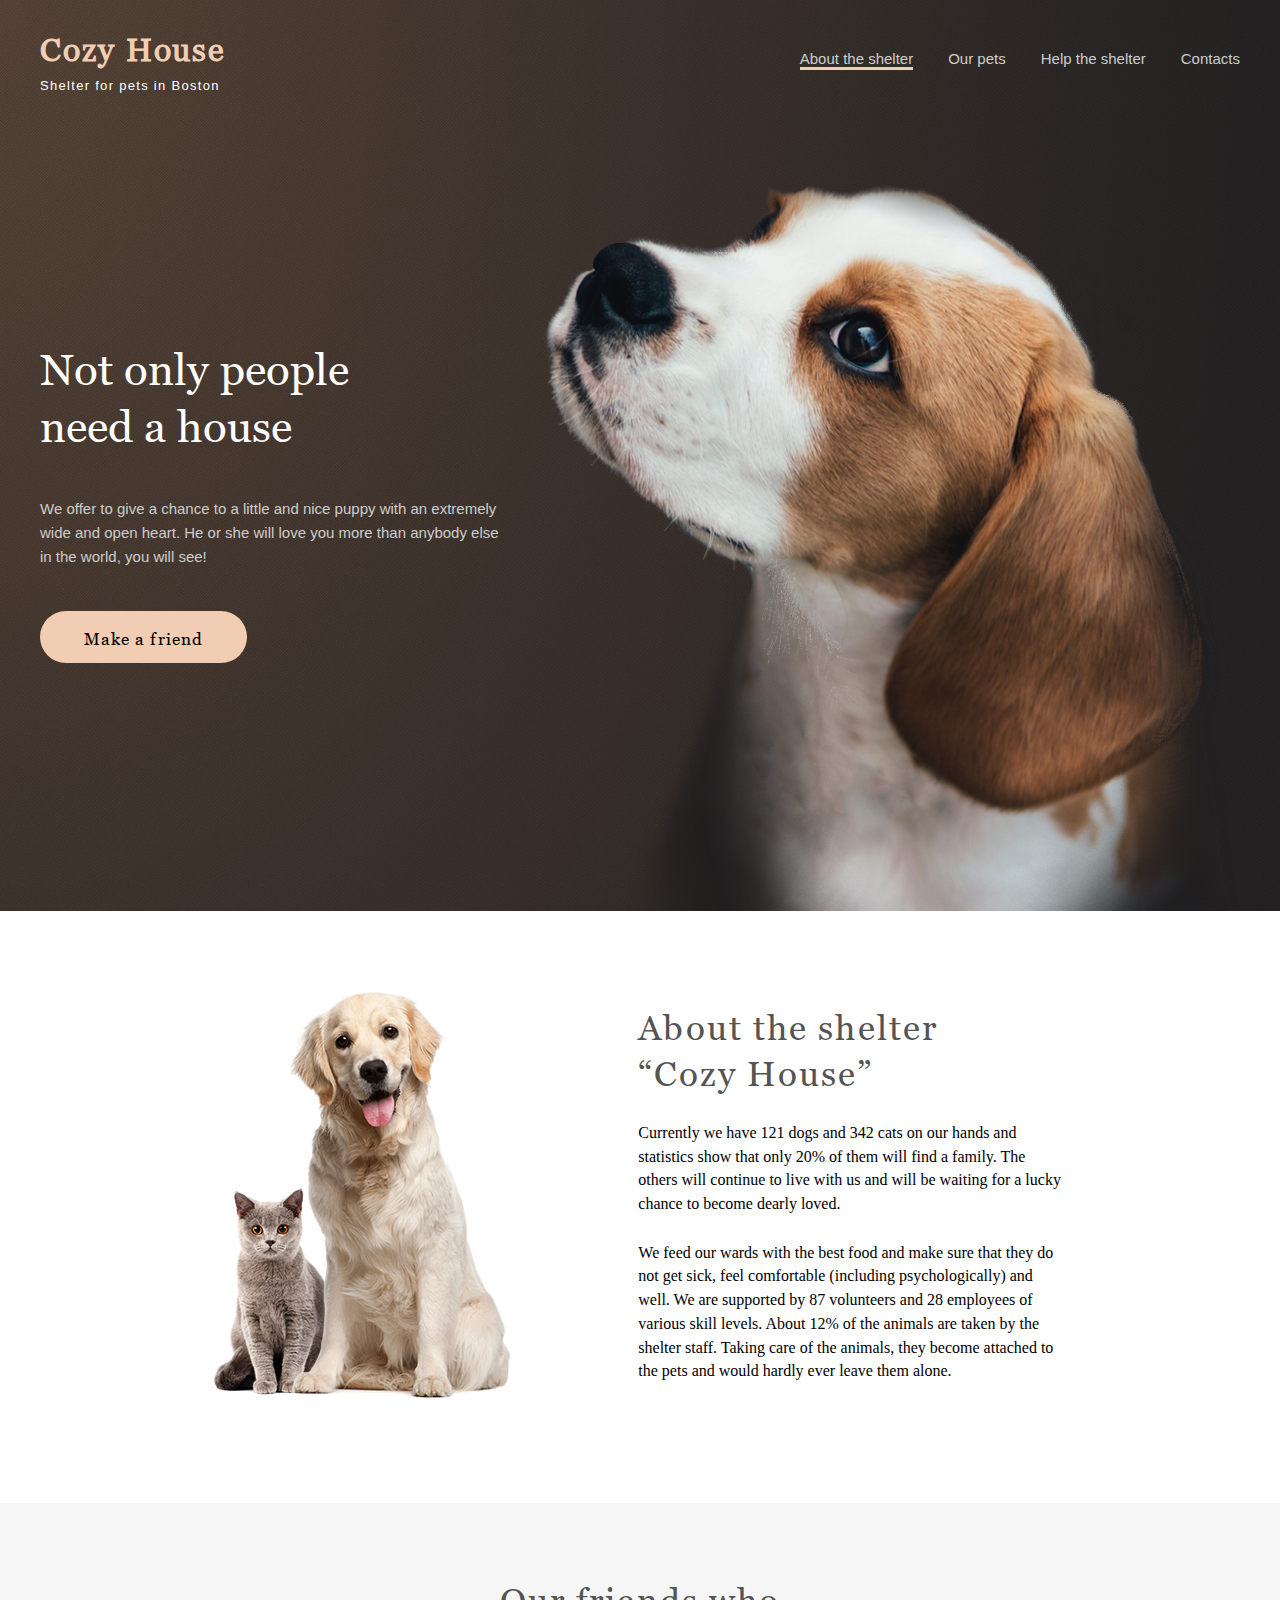
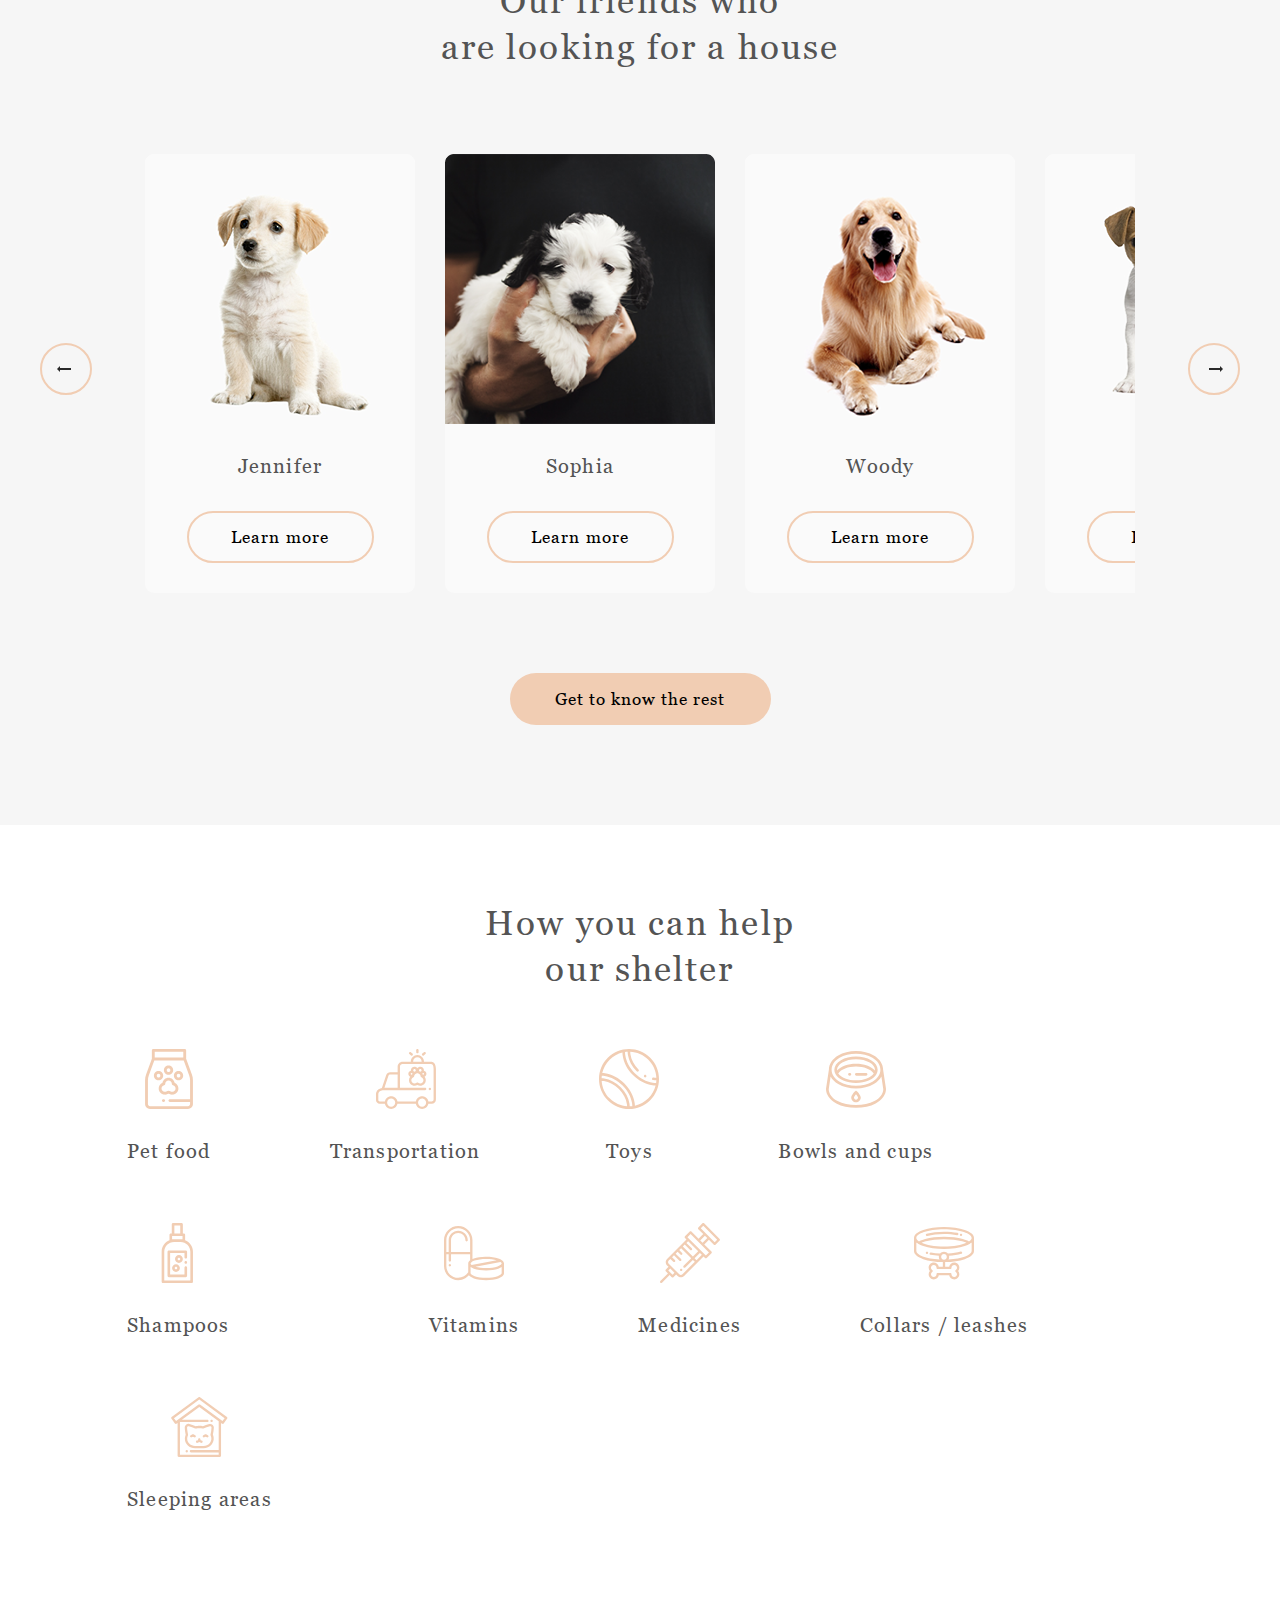
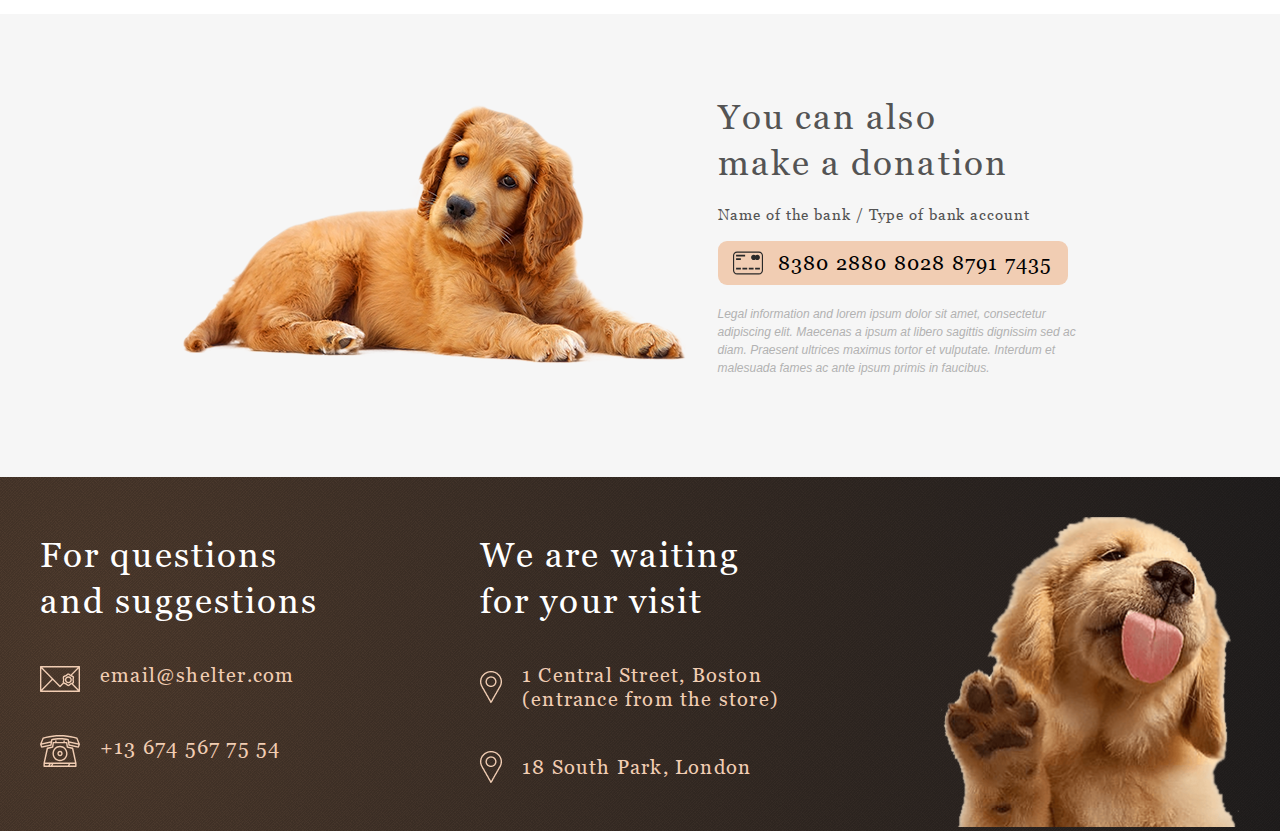
==== index.html @ 8709ad4c "init: start project" ====
<!DOCTYPE html>
<html lang="en">
<head>
    <meta charset="UTF-8">
    <meta http-equiv="X-UA-Compatible" content="IE=edge">
    <meta name="viewport" content="width=device-width, initial-scale=1.0">
    <link rel="icon" href="./icons8-кошачий-след-16.png" type="image/x-icon">
    <title>Shelter</title>
    <link rel="stylesheet" href="./css/style.css">
    <link rel="stylesheet" href="./css/media.css">
    
</head>
<body>
    <header class="header">
        <div class="container">
            <div class="header_wrapper">
                <div class="header_nav">
                    <div class="logo">
                        <h1><a href="#">Cozy House</a></h1>
                        <p>Shelter for pets in Boston</p>
                    </div>
                    <div class="burger_img">
                        <span></span><span></span><span></span>
                    </div>
                    <div class="nav_items">
                        <nav class="navigation">
                            <ul>
                                <li><a class="nav_link activ" href="#about">About the shelter</a></li>
                                <li><a class="nav_link" href="our_pets.html">Our pets</a></li>
                                <li><a class="nav_link" href="#help">Help the shelter</a></li>
                                <li><a class="nav_link" href="#contacts">Contacts</a></li>
                            </ul>
                        </nav>
                    </div>
                </div>
            </div>
        </div>
        <section>
            <div class="container">
                <div class="not_only">
                    <div class="descr">
                        <h2>Not only people need a house</h2>
                        <p>We offer to give a chance to a little and nice puppy with an extremely wide and open heart. He or she will love you more than anybody else in the world, you will see!</p>
                        <a class="button__hover button" href="#our_pets">Make a friend</a>
                    </div>
                    <div class="img_main">
                        <img src="img/main_img/start-screen-puppy.png" alt="puppy">
                    </div>
                </div>
            </div>
        </section>
    </header>
    <main>
        <section id="about" class="about">
            <div class="container">
                <div class="about_wrapper">
                    <div class="about_img">
                        <img src="img/main_img/about-pets.png" alt="img_pets">
                    </div>
                    <div class="about_descr">
                        <h3>About the shelter “Cozy House”</h3>
                        <p>Currently we have 121 dogs and 342 cats on our hands and statistics show that only 20% of them will find a family. The others will continue to live with us and will be waiting for a lucky chance to become dearly loved.</p>
                        <p>We feed our wards with the best food and make sure that they do not get sick, feel comfortable (including psychologically) and well. We are supported by 87 volunteers and 28 employees of various skill levels. About 12% of the animals are taken by the shelter staff. Taking care of the animals, they become attached to the pets and would hardly ever leave them alone.</p>
                    </div>
                </div>
            </div>
        </section>
        <section id="our_pets" class="pets our_friends">
            <div class="container">
                <div class="pets_wrapper">
                    <h3>Our friends who <br> are looking for a house</h3>
                    <div class="pets_slider">
                        <div class="slider_items_arrow arrow__start">
                        </div>
                        <div class="pets_slider_wrapper">
                            <div class="pets_slider_items">
                                <!-- карточки питомцев генерируются из файла js -->
                            </div>
                        </div>
                        <div class="slider_items_arrow arrow_end "></div>
                    </div>
                    <div class="pets_modal_wrapper">
                        <div class="pets_modal">
                            <div class="pets_modal_items">
                                <!-- модальные окна  генерируются из файла js -->
                            </div>
                        </div>
                    </div>
                    <button class="pets_slider_btn button__hover" onclick="document.location='our_pets.html'">Get to know the rest</button>
                </div>
            </div>
        </section>
        <section id="help" class="help">
            <div class="container">
                <div class="help_wrapper">
                    <h3>How you can help our shelter</h3>
                    <div class="help_items">
                        <div class="help_item">
                            <img src="img/main_img/icon-pet-food.svg" alt="pet-food">
                            <p>Pet food</p>
                        </div>
                        <div class="help_item">
                            <img src="img/main_img/icon-transportation.svg" alt="transportation">
                            <p>Transportation</p>
                        </div>
                        <div class="help_item">
                            <img src="img/main_img/icon-toys.svg" alt="toys">
                            <p>Toys</p>
                        </div>
                        <div class="help_item">
                            <img src="img/main_img/icon-bowls-and-cups.svg" alt="bowls-and-cups">
                            <p>Bowls and cups</p>
                        </div>
                        <div class="help_item">
                            <img src="img/main_img/icon-shampoos.svg" alt="shampoos">
                            <p>Shampoos</p>
                        </div>
                        <div class="help_item">
                            <img src="img/main_img/icon-vitamins.svg" alt="vitamins">
                            <p>Vitamins</p>
                        </div>
                        <div class="help_item">
                            <img src="img/main_img/icon-medicines.svg" alt="medicines">
                            <p>Medicines</p>
                        </div>
                        <div class="help_item">
                            <img src="img/main_img/icon-collars-leashes.svg" alt="collars-leashes">
                            <p>Collars / leashes</p>
                        </div>
                        <div class="help_item">
                            <img src="img/main_img/icon-sleeping-area.svg" alt="sleeping-area">
                            <p>Sleeping areas</p>
                        </div>
                    </div>
                </div>
            </div>
        </section>
        <section id="contacts" class="donation in_addition">
            <div class="container">
                <div class="donation_wrapper">
                    <div class="donation_img">
                        <img src="img/main_img/donation-dog.png" alt="img_dog">
                    </div>
                    <div class="donation_descr">
                        <h3>You can also make a donation</h3>
                        <p>Name of the bank / Type of bank account</p>
                        <div class="descr_card">
                            <img src="img/main_img/credit-card.svg" alt="card">
                            <p><a href="#">8380 2880 8028 8791 7435</a></p>
                        </div>
                        <p class="donation_descr_info">Legal information and lorem ipsum dolor sit amet, consectetur adipiscing elit. Maecenas a ipsum at libero sagittis dignissim sed ac diam. Praesent ultrices maximus tortor et vulputate. Interdum et malesuada fames ac ante ipsum primis in faucibus.</p>
                    </div>
                </div>
            </div>
        </section>
    </main>
    <footer class="footer">
        <div class="container">
            <div class="footer_wrapper">
                <div class="footer_contacts">
                    <h3>For questions and suggestions</h3>
                    <div class="contacts_mail contacts_item">
                        <img src="img/main_img/icon-email.svg" alt="email">
                        <a class="contacts_sub_item" href="mailto:email@shelter.com">email@shelter.com</a>
                    </div>
                    <div class="contacts_tel contacts_item">
                        <img src="img/main_img/icon-phone.svg" alt="phone">
                        <a class="contacts_sub_item" href="tel:+136745677554">+13 674 567 75 54</a>
                    </div>
                </div>
                <div class="footer_locations">
                    <h3>We are waiting for your visit</h3>
                    <div class="location_boston contacts_item">
                        <a href="https://goo.gl/maps/5yMMg4SWyN7D7pLT8" target="_blank">
                            <img src="img/main_img/icon-marker.png" alt="marker">
                            <p class="contacts_sub_item">1 Central Street, Boston (entrance from the store)</p>
                        </a>
                    </div>
                    <div class="location_london contacts_item">
                        <a href="https://goo.gl/maps/LT6GPy8SEJNLfkn78" target="_blank">
                            <img src="img/main_img/icon-marker.png" alt="marker">
                            <p class="contacts_sub_item">18 South Park, London </p>
                        </a>
                    </div>
                </div>
                <div class="footer_img">
                    <img src="img/main_img/footer-puppy.png" alt="puppy">
                </div>
            </div>
        </div>
    </footer>
    <div hidden class="shadow"></div>
    <script src="./components/modal.js" type="module"></script>
    <script src="./script.js" type="module"></script>
</body>
</html>
---- css/style.css ----
* {
    box-sizing: border-box;
    margin: 0;
    padding: 0;
}

@font-face {
    font-family: arial;
    src: url(../fonts/arial/arial-regular.ttf);
    font-family: arial;
    src: url(../fonts/arial/arial-italic.ttf);
    font-family: georgia;
    src: url(../fonts/georgia/georgia-regular.ttf);
}

html {
    scroll-behavior: smooth;  
}

.container {
    max-width: 1280px;
    margin: 0 auto;
}

.shadow {
    position:fixed;
    left:0;
    top:0;
    height:100vh;
    width:100vw;
    background:#000;
    opacity:0.5;
    z-index: 6;
}

ul li {
    list-style-type: none;
}

a {
    text-decoration: none;
    color: black;
}

button,
.button {
    cursor: pointer;
    height: 52px;
    font-family: 'Georgia';
    font-style: normal;
    font-weight: 400;
    font-size: 17px;
    border-radius: 100px;
    letter-spacing: 0.06em;
}

.button__hover:hover {
    background: #fbe4d3;
    transition: all 0.5s;
}

h2 {
    font-family: 'Georgia';
    font-weight: 400;
    font-size: 44px;
    line-height: 130%;
    color: #FFFFFF;
}

h3 {
    font-family: 'Georgia';
    font-weight: 400;
    font-size: 35px;
    line-height: 130%;
    letter-spacing: 0.06em;
    color: #545454;
}

.header {
    background: url(../img/main_img/noise_transparent.png), radial-gradient(100% 215.42% at 0% 0%, #5B483A 0%, #262425 100%), #211F20;
}

.header_wrapper {
    padding: 30px 40px 0;
}

.header_nav {
    display: flex;
    justify-content: space-between;
}

.logo p {
    font-family: 'Arial';
    font-size: 13px;
    color: #FFFFFF;
    letter-spacing: 0.1em;
    margin-top: 10px;
}

h1 {
    font-family: 'Georgia';
    font-size: 32px;
    letter-spacing: 0.06em;
    margin: 0;
}

h1 a {
    color: #F1CDB3;
}

.navigation ul {
    display: flex;
}

.navigation ul li {
    margin-top: 20px;
}

.activ {
    border-bottom: 3px solid #F1CDB3;
}

.nav_link {
    font-family: 'Arial';
    font-size: 15px;
    color: #CDCDCD;
    margin-left: 35px;
}

.nav_link:hover {
    color: #FAFAFA;
}

.nav_link:active {
    border-bottom: 3px solid #F1CDB3;
    transition: all 0.3s;
}

.not_only {
    display: flex;
    padding: 0 40px 0;
}

.not_only .descr {
    align-self: center;
}

.not_only .descr h2 {
    max-width: 310px;
}

.not_only .descr p {
    font-family: 'Arial';
    font-style: normal;
    font-weight: 400;
    font-size: 15px;
    line-height: 160%;
    color: #CDCDCD;
    margin-top: 42px;
    margin-bottom: 42px;
}

.button {
    display: block;
    width: 207px;
    background: #F1CDB3;
    text-align: center;
    padding: 18px;
}

.not_only .descr button:hover {
    background: #f9e6d8;
    transition: all 0.5s;
}

.img_main {
    height: 728px;
    margin-top: 90px;
    margin-left: 42px;
}

.about {
    background-color: #FFFFFF;
}

.about_wrapper {
    display: flex;
    justify-content: space-evenly;
    padding: 80px 40px 100px;
}
.about_img {
    margin-left: 45px;
}
.about_descr {
    max-width: 430px;
    margin-right: 45px;
}

.about_descr h3 {
    margin-top: 14px;
    max-width: 370px;
}

.about_descr p {
    margin-top: 25px;
    line-height: 148%;
    max-width: 430px;
}

.pets {
    background-color: #F6F6F6;
}

.pets_wrapper {
    padding: 80px 40px 100px;
}

.pets_wrapper h3,
.help_wrapper h3 {
    max-width: 400px;
    text-align: center;
    margin: -5px auto;
}

.pets_slider {
    max-width: 1200px;
    display: flex;
    justify-content: space-between;
    align-items: center;
}

.pets_slider_wrapper {
    max-width: 990px;
    overflow: hidden;
}

.pets_slider_items {
    max-width: 1200px;
    margin: 60px 0;
    display: flex;
    transition: all 0.5s;
}

.pets_slider_item {
    width: 270px;
    margin-right: 90px;
}

.slider_items_arrow {
    align-self: center;
    display: block;
    width: 52px;
    height: 52px;
    border: 2px solid #F1CDB3;
    background-color: #F6F6F6;
    border-radius: 50%;
    background-image: url('../img/main_img/Arrow.png');
    background-size: 14px 6px;
    background-repeat: no-repeat;
    background-position: right 45% bottom 50%;
    z-index: 4;
}

.slider_items_arrow:hover {
    cursor: pointer;
    background: #FDDCC4;
    transition: 0.5s;
    background-image: url('../img/main_img/Arrow.png');
    background-size: 14px 6px;
    background-repeat: no-repeat;
    background-position: right 45% bottom 50%;
}

.arrow__start {
    transform: rotate(180deg);
}

.pets_slider_item {
    display: flex;
    flex-direction: column;
    align-items: center;
    background: #FAFAFA;
    border-radius: 9px;
    cursor: pointer;
    margin-bottom: 20px;
}

.pets_slider_item:hover {
    box-shadow: 1px -1px 10px 1px rgba(34, 60, 80, 0.2);
    transition: 0.5s;
}

.pets_slider_item p {
    font-family: 'Georgia';
    font-style: normal;
    font-weight: 400;
    font-size: 20px;
    letter-spacing: 0.06em;
    color: #545454;
    margin-top: 30px;
}

.pets_slider_item button {
    width: 187px;
    border: 2px solid #F1CDB3;
    margin-top: 33px;
    margin-bottom: 30px;
    background: #FAFAFA;
}

.pets_slider_btn {
    display: block;
    margin: 0 auto;
    width: 261px;
    background: #F1CDB3;
    border: none;
    letter-spacing: 0.06em;
}

.pets_modal_item {
    max-width: 950px;
    display: flex;
    justify-content: space-between;
    position: fixed;
    z-index: 10;
    top: 50%;
    left: 50%;
    transform: translate(-50%, -50%);
    background: #FAFAFA;
    padding: 20px;
    box-shadow: 0px 2px 35px 14px rgba(13, 13, 13, 0.04);
    border-radius: 15px;
}

.pets_modal_item__hidden {
    display: none;
}

.modal_cross {
    position: absolute;
    top: -45px;
    right: -45px;
    border: 2px solid #F1CDB3;
    border-radius: 100px;
    width: 50px;
    height: 50px;
    padding: 10px;
}

.modal_cross:hover {
    background-color: #f0a773;
}

.modal_cross img {
    margin-top: 7px;
    margin-left: 8px;
}

.pets_modal_item h3 {
    text-align: left;
    margin: 0;
    margin-bottom: 10px;
}

.pets_modal_img {
    margin-right: 30px;
    align-self: center;
}

.pets_modal_img img {
    width: 500px;
    height: 500px;
}

.pets_modal_item p {
    font-family: 'Georgia';
    font-weight: 400;
    font-size: 15px;
    line-height: 110%;
    letter-spacing: 0.06em;
    color: #000000;
    margin-top: 40px;
}

.pets_modal_item span {
    font-weight: 900;
}

.pets_modal_item ul {
    margin-top: 40px;
}

.pets_modal_item ul li {
    margin-bottom: 10px;
}

.pets_modal_item li::before {
    color: #F1CDB3; /* Цвет маркера */
    content: "▪"; /* Сам маркер */
    padding-right: 10px; /* Расстояние от маркера до текста */
   }

.next {
    transform: translateX(-360px);
}

.help {
    padding: 80px 40px 40px;
}

.help_wrapper h3 {
    max-width: 310px;
}

.help_items {
    max-width: 1026px;
    margin: 63px auto;
    display: flex;
    row-gap: 60px;
    column-gap: 119px;
    flex-wrap: wrap;
}

.help_item {
    display: flex;
    flex-direction: column;
    align-items: center;
}

.help_item:nth-child(6) {
    margin-left: 80px;
}

.help_item p {
    margin-top: 30px;
    font-family: 'Georgia';
    font-style: normal;
    font-weight: 400;
    font-size: 20px;
    letter-spacing: 0.06em;
    color: #545454;
}

.donation {
    padding: 80px 0px 100px;
    background: #F6F6F6;
}

.donation_wrapper {
    max-width: 915px;
    margin: 0 auto;
    display: flex;
    justify-content: center;
}

.donation_img {
    margin-top: 10px;
}

.donation_descr h3 {
    max-width: 300px;
}

.donation_descr {
    margin-left: 30px;
}

.donation_descr p {
    margin-top: 20px;
    font-family: 'Georgia';
    font-style: normal;
    font-weight: 400;
    font-size: 15px;
    letter-spacing: 0.06em;
    color: #545454;
}

.donation_wrapper .descr_card {
    margin-top: 18px;
    display: flex;
    justify-content: space-between;
    max-width: 350px;
    padding: 10px 15px;
    border-radius: 9px;
    background-color: #F1CDB3;
}

.donation_wrapper .descr_card:hover {
    background: #fbe4d3;
    transition: all 0.5s;
}

.donation_wrapper .descr_card p {
    font-family: 'Georgia';
    font-style: normal;
    font-weight: 400;
    font-size: 20px;
    letter-spacing: 0.06em;
    color: #545454;
    margin-top: 0;
}

.donation_descr .donation_descr_info {
    font-family: 'Arial';
    font-style: italic;
    font-weight: 400;
    font-size: 12px;
    line-height: 18px;
    color: #B2B2B2;
    max-width: 380px;
    letter-spacing: 0.0em;
}

.footer {
    background: url(../img/main_img/noise_transparent.png), radial-gradient(110.67% 538.64% at 5.73% 50%, #513D2F 0%, #1A1A1C 100%), #211F20;
    padding-bottom: 0;
}

.footer_wrapper {
    display: flex;
    justify-content: space-between;
    padding: 40px 40px 0;
}

.footer_contacts {
    max-width: 280px;
}

.footer_contacts h3,
.footer_locations h3{
    margin-top: 15px;
    color: #FFFFFF;
}

.footer_locations {
    max-width: 300px;
}

.contacts_item {
    margin-top: 40px;
    display: flex;
    justify-content: flex-start;
    font-family: 'Georgia';
    font-style: normal;
    font-weight: 400;
    font-size: 20px;
    color: #F1CDB3;
}

.contacts_sub_item {
    margin-left: 20px;
    letter-spacing: 0.06em;
    color: #F1CDB3;
}

.contacts_sub_item:hover {
    border-bottom: 3px solid #F1CDB3;
    transition: all 0.3s;
}

.location_boston a,
.location_london a {
    display: flex;
    align-items: center;
}

.our_pets_header {
    background: #FFFFFF;
    padding: 0;
}

.our_pets_header__color,
.logo .our_pets_header__color {
    color: #545454;
}

.our_pets_header__color:hover {
    color: #292929;
}

.our_pets_header_wrapper {
    padding: 30px 40px;
}

.our_pets_wrapper {
    background: #F6F6F6;
}

.our_pets_slider_wrapper {
    max-width: 1200px;
}

.our_pets_slider {
    flex-direction: column;
}

.our_pets_slider__wrap {
    max-width: 1200px;
    flex-wrap: wrap;
    margin: 65px 0 60px;
}

.our_pets_nav {
    display: flex;
    justify-content: center;
    margin-right: 20px;
}

.our_pets_slider_item {
    margin-top: 30px;
    margin-right: 30px;

}

.our_pets_nav_item {
    width: 52px;
    height: 52px;
    border: 2px solid #F1CDB3;
    border-radius: 100px;
    position: relative;
    margin-left: 20px;
    cursor: pointer;
    padding: 20px;
}

.our_pets_nav .img_rotate {
    transform: rotate(180deg);
}

.our_pets_nav_item_color {
    background-color: #F1CDB3;
}

.our_pets_nav_item:active {
    transition: 0.2s;
    background: #F1CDB3;
}

.our_pets_nav_item img {
    position: absolute;
    top: 50%;
    left: 50%;
    margin-right: -50%;
    transform: translate(-50%, -50%)
}
---- css/media.css ----
@media (max-width: 1130px) {
    .img_main {
        height: 600px;
        margin-left: 20px;
    }
    .img_main img {
        height: 600px;
    }
}

@media (max-width: 1050px) {
    .about_wrapper {
        display: flex;
        justify-content: space-between;
        padding: 80px 30px 100px;
    }
    .pets_wrapper {
        padding: 80px 30px 100px;
    }
    .pets_slider_items {
       margin: 65px 0 60px;
    }
    

    .slider_items_arrow {
        margin-right: 0px;
    }
    .pets_slider_btn {
        margin-top: -5px;
    }
}

@media(max-width: 850px) {
    .container {
        max-width: 768px;
    }

    .header_wrapper {
        padding: 30px 30px 0;
    }

    .not_only {
        flex-direction: column;
    }
    .not_only .descr {
        max-width: 460px;
        margin: 0 auto;
        margin-top: 60px;
    }

    .descr .button {
        display: block;
        margin: 0 auto;
    }

    .img_main {
        height: 600px;
        margin-left: 120px;
    }
    
    .img_main img {
        height: 600px;
        object-fit: cover;
    }
    
    .about_wrapper {
        display: flex;
        flex-direction: column-reverse;
        align-items: center;
        padding: 80px 150px 100px;
    }
    .about_descr {
        margin-right: 0px;
    }
    .about_img {
        margin-top: 80px;
        margin-left: 0;
    }
    .about_descr h3 {
        margin-top: 0px;
    }
    .about_descr p {
        font-family: 'Arial';
        font-style: normal;
        font-weight: 400;
        font-size: 15px;
        line-height: 160%;
    }

    .pets_slider {
        max-width: 708px;
    }

    .pets_slider_wrapper {
        max-width: 580px;
        margin: 0 auto;
    }

    .pets_slider_item {
        margin-right: 40px;
    }
    
    .pets_modal_img img {
        width: 350px;
        height: 350px;
    }

    .help {
        padding: 80px 70px 40px;
    }
    .help_wrapper h3 {
        margin-top: 1px;
    }
    .help_items {
        display: grid;
        grid-template-columns: 1fr 1fr 1fr;
        grid-template-rows: 1fr 1fr 1fr;
        row-gap: 55px;
        column-gap: 60px;
        flex-wrap: nowrap;
    }
    .help_item {
        max-width: 170px;
    }
    .help_item:nth-child(6) {
        margin-left: 0px;
    }
    .donation {
        padding: 80px 0px 97px;
    }
    .donation_wrapper {
        flex-direction: column-reverse;
    }
    .donation_descr {
        max-width: 380px;
        margin: 0 auto;
    }
    .donation_img {
        display: block;
        margin: 0 auto;
        margin-top: 60px;
    }
    .footer_wrapper {
        display: flex;
        justify-content: space-around;
        flex-wrap: wrap;
        padding: 30px 30px 0;
    }
    .footer_contacts h3,
    .footer_locations h3 {
        margin-top: 0px;
    }
    .footer_img {
        margin-top: 55px;
    }
    .our_pets_header_wrapper {
        padding: 30px 30px;
    }

    .our_pets_wrapper_768 {
        padding: 85px 30px 80px;
    }

    .our_pets_slider__wrap {
        flex-wrap: wrap;
        justify-content: space-evenly;
        margin: 30px 20px;
    }

    .our_pets_slider_item_768 {
        margin-bottom: 27px;
    }

    .our_pets_slider_item {
        margin-top: 0;
    }

    .our_pets_slider_item__hidden {
        display: none;
    }
    .our_pets_nav {
        margin-top: -20px;
    }
}

@media (max-width: 767.9px) {
    .burger_img {
        position: relative;
        z-index: 9;
        width: 40px;
        height: 40px;
        top: 20px;
        right: 20px;
    }
    .burger_img span {
        width: 30px;
        height: 3px;
        background-color: #F1CDB3;
        position: absolute;
        top: 17px;
        left: 5px;
    }
    .burger_img span:nth-child(1) {
        transform: translateY(-10px);
    }
    .burger_img span:nth-child(3) {
        transform: translateY(10px);
    }
    .nav_items {
        background-color: #292929;
        position: fixed;
        z-index: 8;
        height: 100%;
        width: 320px;
        top: 0;
        right: 0;
        transform: translateX(100%);
	    transition: transform .5s;
    }
  
    .menu_activ {
        transform: translateX(0);
    }

    .menu_shadow {
        background: rgba(96, 95, 95, 0.2);
        width: 100vw;
    }
    
    .navigation ul {
        flex-direction: column;
        text-align: center;
        align-items: center;
        margin-top: 150px;
    }
    .navigation ul li {
        margin-top: 42px;
    }
    .nav_link  {
        font-size: 32px;
        color: #CDCDCD;
    }
    .nav_link:hover {
        color: #FAFAFA;
    }
    
    
}

@media (max-width: 740px) {
    
    .about_wrapper {
        display: flex;
        flex-direction: column-reverse;
        align-items: center;
        padding: 40px;
    }
    .img_main {
        height: 480px;
        margin-left: 0;
        margin-right: 5px;
    }
    .img_main img {
        height: 480px;
    }
    .help {
        padding: 42px 15px;
    }

    .pets_modal_img {
        display: none;
    }

    .pets_slider_btn {
        margin-top: 0;
    }
    .our_pets_slider__wrap {
        display: flex;
        justify-content: space-around;
        flex-wrap: wrap;
    }

}

@media (max-width: 530px) {
    .img_main img {
        width: 260px;
        height: 270px;
        margin-left: 20px;
        margin-top: 10px;
    }
    .img_main {
        height: 285px;
        overflow: hidden;
    }
    .pets_slider {
        flex-direction: column;
        justify-content: center;
    }
    .pets_slider_wrapper {
        max-width: 270px;
        margin: 0 auto;
        order: -1;
    }

    .arrow__start {
        align-self: start;
    }

    .arrow_end {
        align-self: end;
        margin-top: -55px;
    }

   .pets_slider_btn {
        margin-top: 20px;
   }
    
    .help_wrapper h3,
    .donation_descr h3 {
        max-width: 225px;
        margin: 0 auto;
    }
    .help_items {
        margin: 0;
        margin-top: 42px;
        display: grid;
        grid-template-columns: 1fr 1fr;
        grid-template-rows: 1fr 1fr;
        row-gap: 30px;
        column-gap: 30px;
    }
    .help_item {
        max-width: 130px;
    }
    .help_item p {
        font-size: 15px;
        margin-top: 20px;
    }
    .help_item img {
        width: 50px;
        height: 50px;
    }
    .donation_img {
        margin-top: 42px;
    }

    .donation_img img {
        width: 260px;
    }
    
}

@media(max-width: 420px) {
    .container {
        max-width: 320px;
        overflow: hidden;
    }
    h2,
    h3 {
        font-size: 25px;
        text-align: center;
    }
    .header_wrapper {
        padding: 30px 20px 0;
    }
    .logo p {
        margin-top: 9px;
        margin-left: 3px;
    }
    .img_main img {
        margin-left: 40px;
    }

    .burger_img {
        right: 10px;
    }
    
    .not_only {
        padding: 0 10px 0;
    }
    .not_only .descr h2,
    .about_descr h3  {
        max-width: 220px;
        margin-left: 40px;
        letter-spacing: 1.5px;
    }
    .not_only .descr p {
        text-align: center;
    }
    
    .about_wrapper,
    .pets_wrapper,
    .donation {
        padding: 42px 10px;
    }
    .about_descr p {
        text-align: justify;
        line-height: 158%;
        margin-left: 15px;
        margin-right: 15px;
        letter-spacing: 0;
    }
    .about_img img {
        width: 260px;
        height: 353px;
    }
    .about_img {
        margin-top: 42px;
    } 
    
    .pets_slider {
        max-width: 280px;
        margin: 0 auto;
    }

    .donation_descr p {
        text-align: start;
        letter-spacing: 0;
        margin-left: 12px;
    }
    .donation_wrapper .descr_card {
        max-width: 280px;
        margin: 0 auto;
        margin-top: 28px;
    }
    .donation_wrapper .descr_card p {
        font-size: 15px;
    }
    
    .footer_wrapper {
        padding: 30px 10px 0;
    }
    .footer_wrapper {
        margin-top: -5px;
    }
    .footer_contacts,
    .footer_locations {
        max-width: 280px;
    }
    .contacts_mail {
        margin-left: 15px;
    }
    .contacts_tel {
        margin-left: 20px;
    }
    .footer_locations h3 {
        max-width: 294px;
    }
    .footer_locations {
        max-width: 300px;
        margin-top: 40px;
    }
    .location_boston,
    .location_london {
        max-width: 300px;
    }
    .location_boston, 
    .location_london {
        margin-top: 40px;
    }
    .footer_img {
        margin-top: 35px;
    }
    .footer_img img {
        width: 260px;
        height: 270px;
    }
    .our_pets_header_wrapper {
        padding: 30px 20px;
    }
    .our_pets_slider__wrap {
        display: flex;
        flex-direction: column;
    }
   
    .our_pets_nav {
        /* max-width: 300px; */
        justify-content: space-between;
        margin: 0;
    }
    .our_pets_nav_item {
        margin: 0;
    }
    .our_footer_wrapper {
        margin-top: 0px;
    }
}
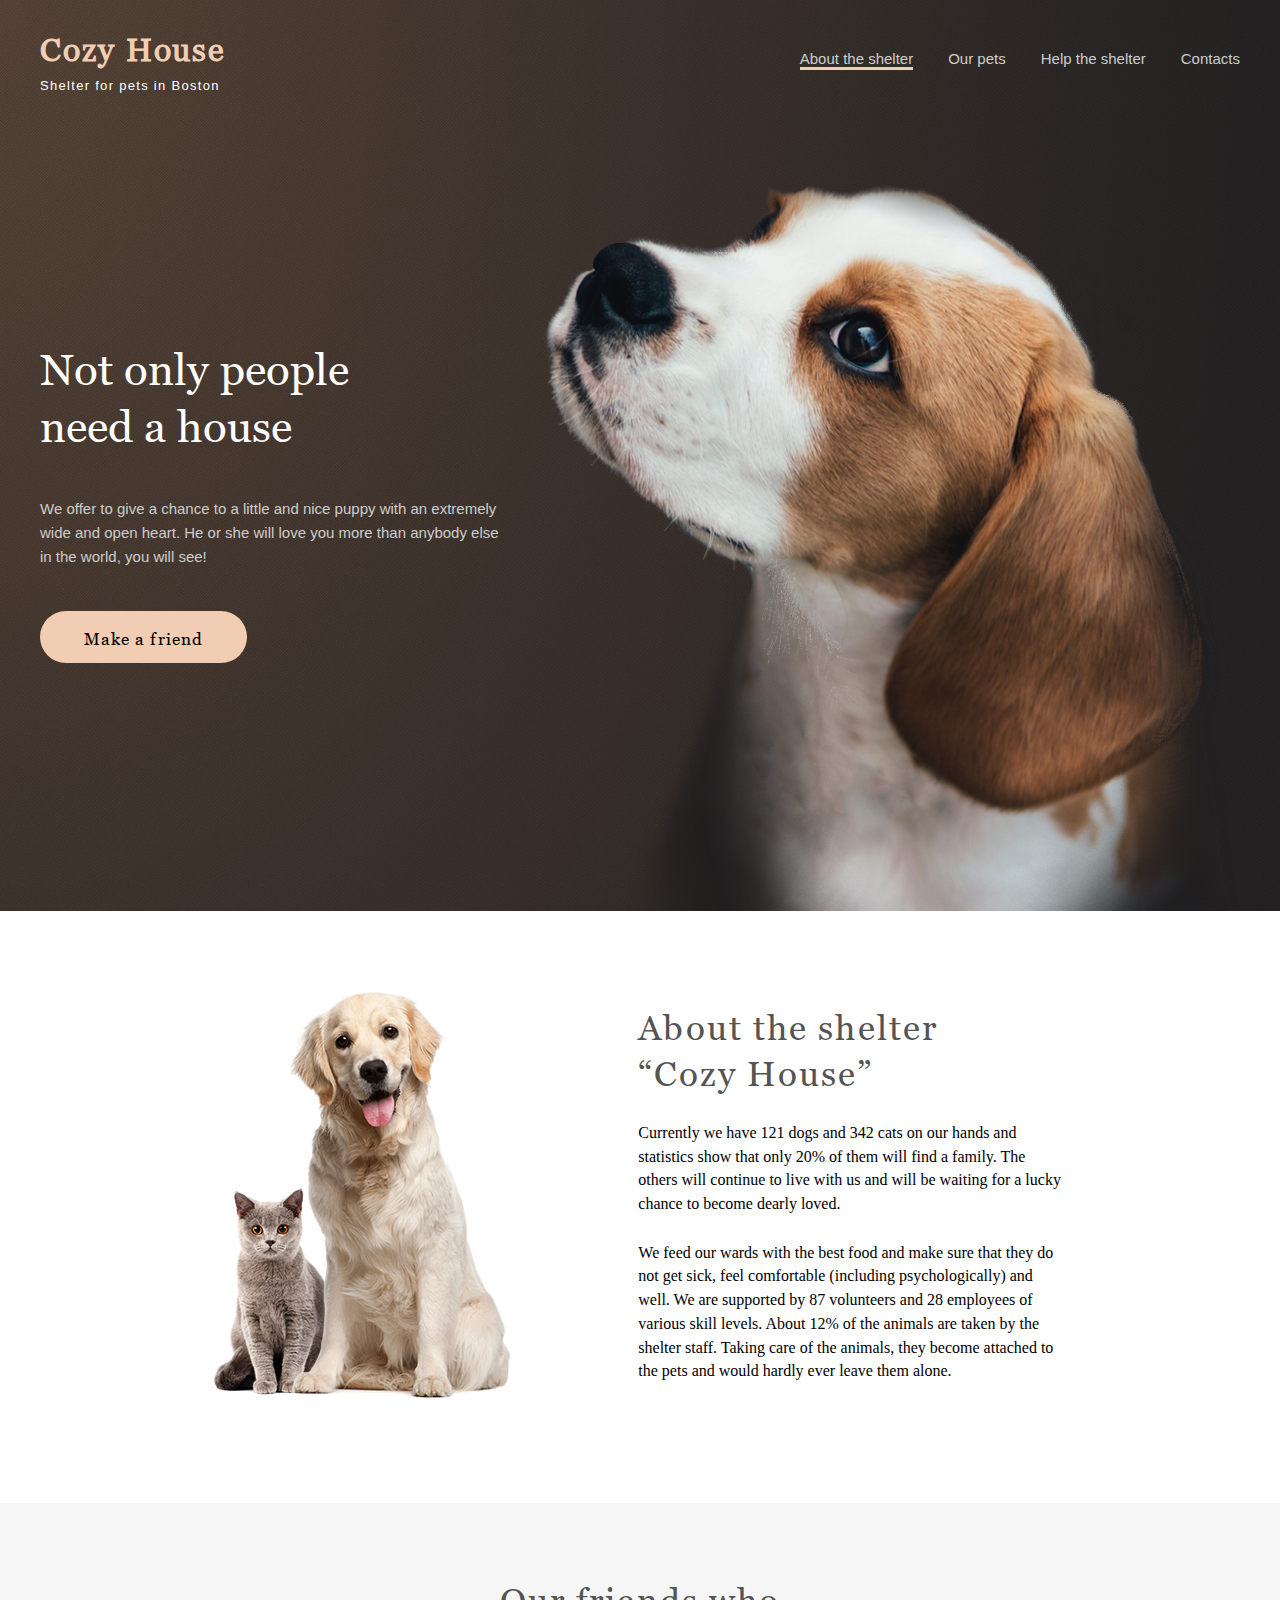
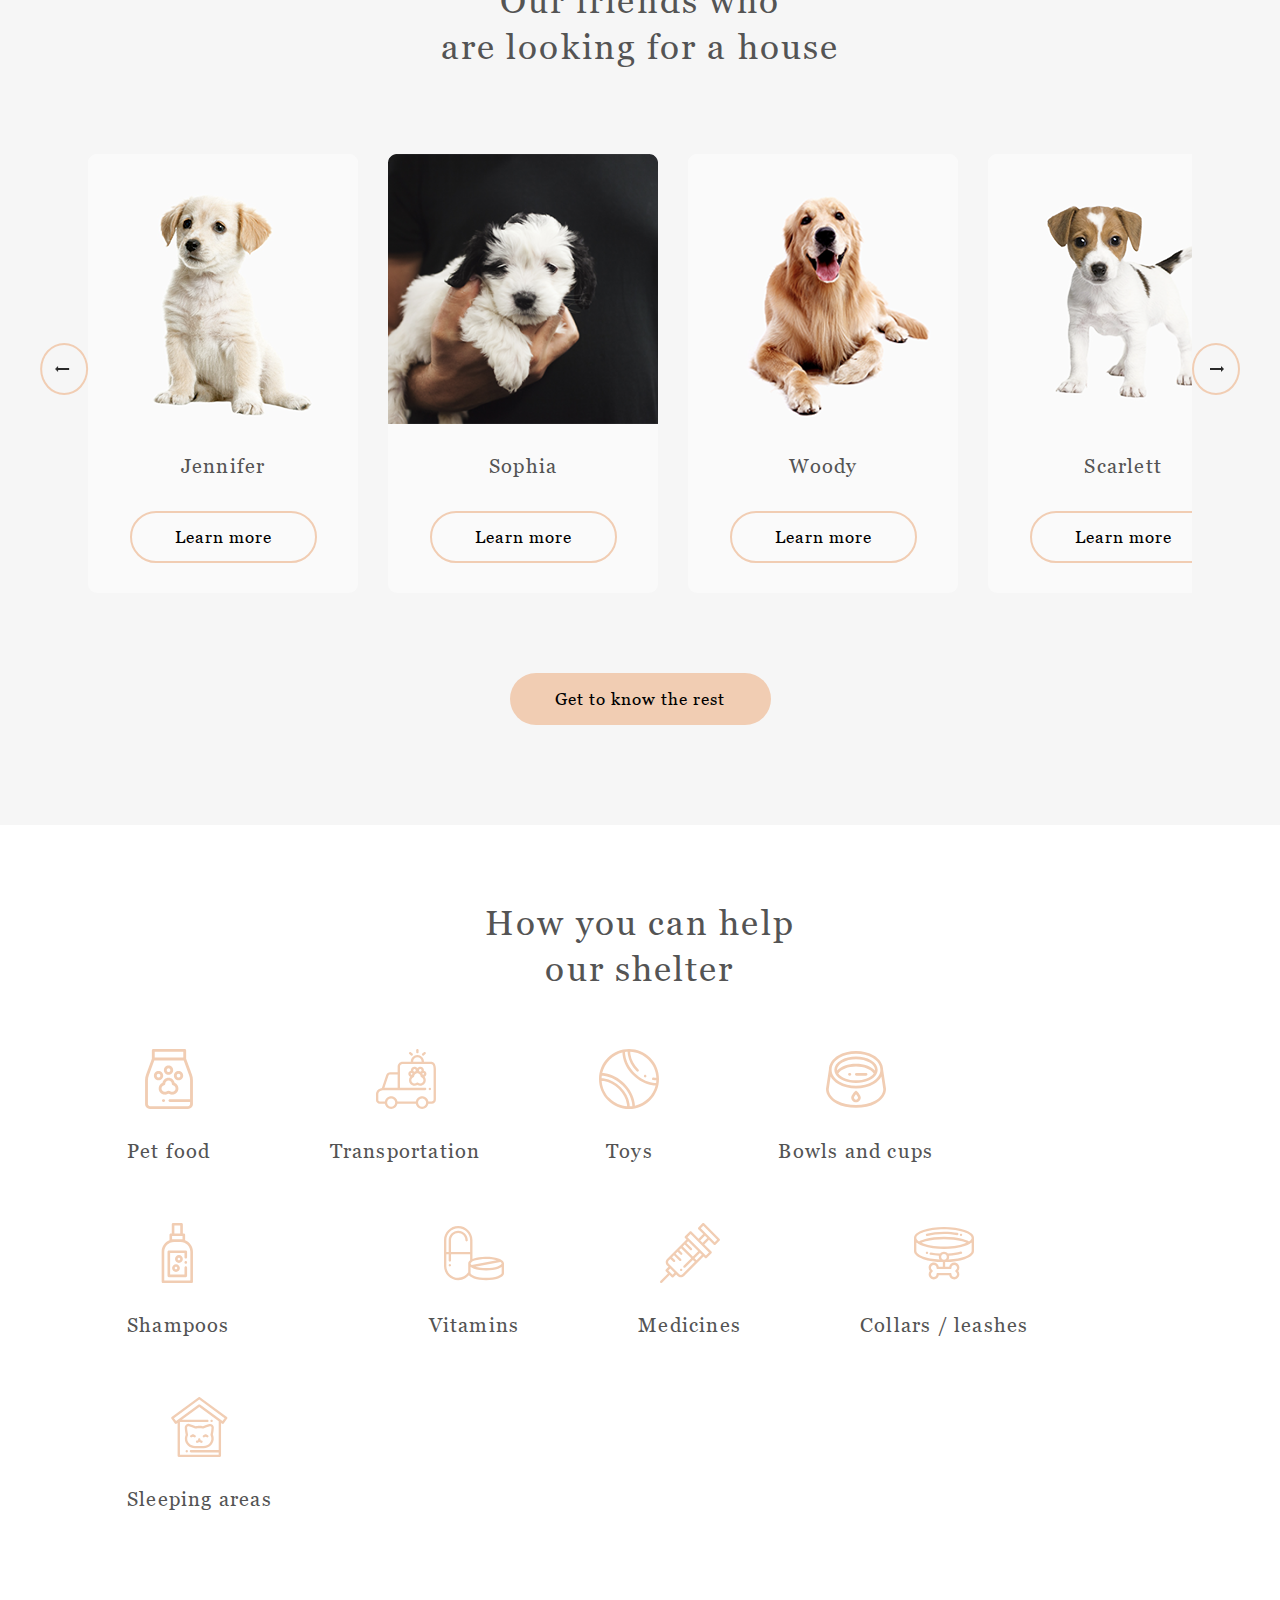
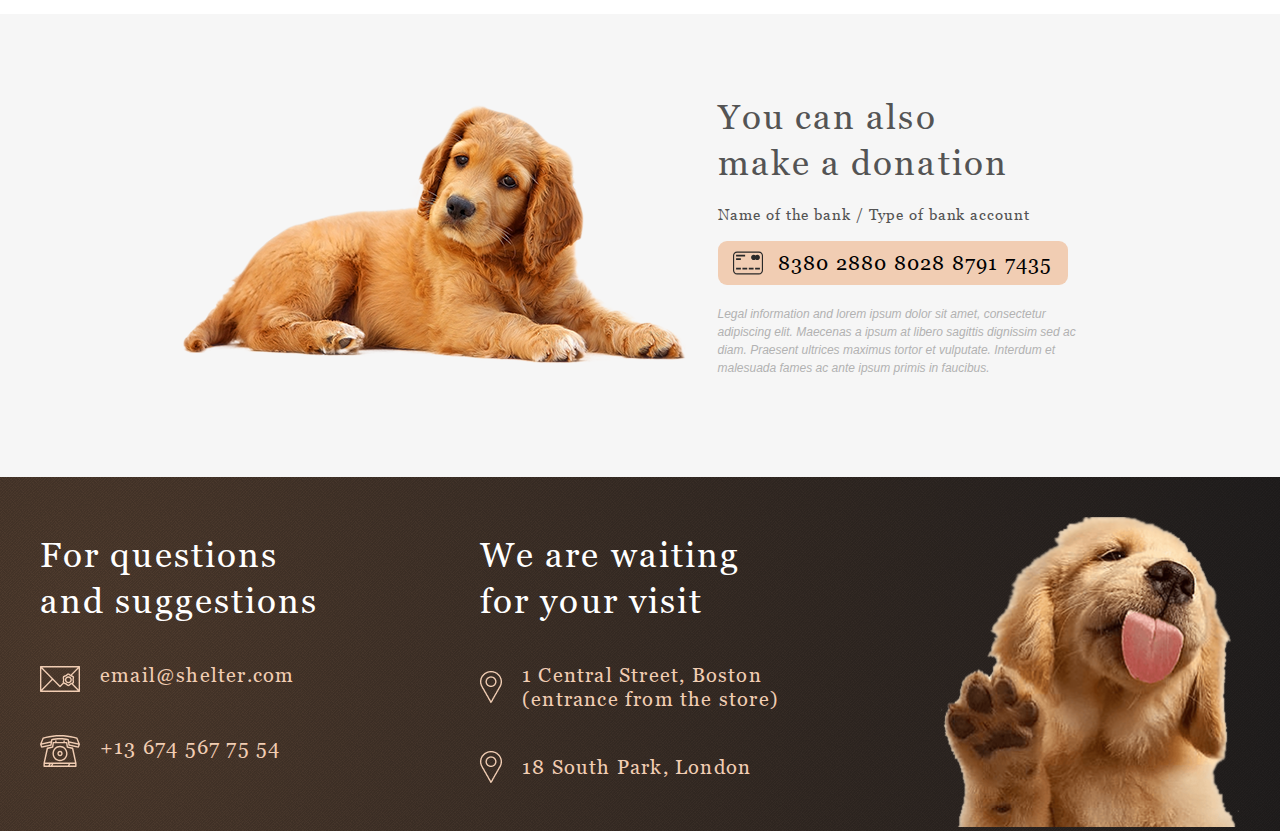
==== commit 513d824c: "slider" ====
--- a/index.html
+++ b/index.html
@@ -135,7 +135,7 @@
                 </div>
             </div>
         </section>
-        <section id="contacts" class="donation in_addition">
+        <section class="donation in_addition">
             <div class="container">
                 <div class="donation_wrapper">
                     <div class="donation_img">
@@ -154,7 +154,7 @@
             </div>
         </section>
     </main>
-    <footer class="footer">
+    <footer id="contacts" class="footer">
         <div class="container">
             <div class="footer_wrapper">
                 <div class="footer_contacts">
@@ -190,6 +190,10 @@
         </div>
     </footer>
     <div hidden class="shadow"></div>
+    <script src="./components/slider.js" type="module"></script>
+    <script src="./components/pagination.js" type="module"></script>
+    <script src="./components/menu_burger.js" type="module"></script>
+    <script src="./components/card_pets.js" type="module"></script>
     <script src="./components/modal.js" type="module"></script>
     <script src="./script.js" type="module"></script>
 </body>
--- a/css/style.css
+++ b/css/style.css
@@ -231,7 +231,7 @@
 }
 
 .pets_slider_wrapper {
-    max-width: 990px;
+    /* max-width: 990px; */
     overflow: hidden;
 }
 
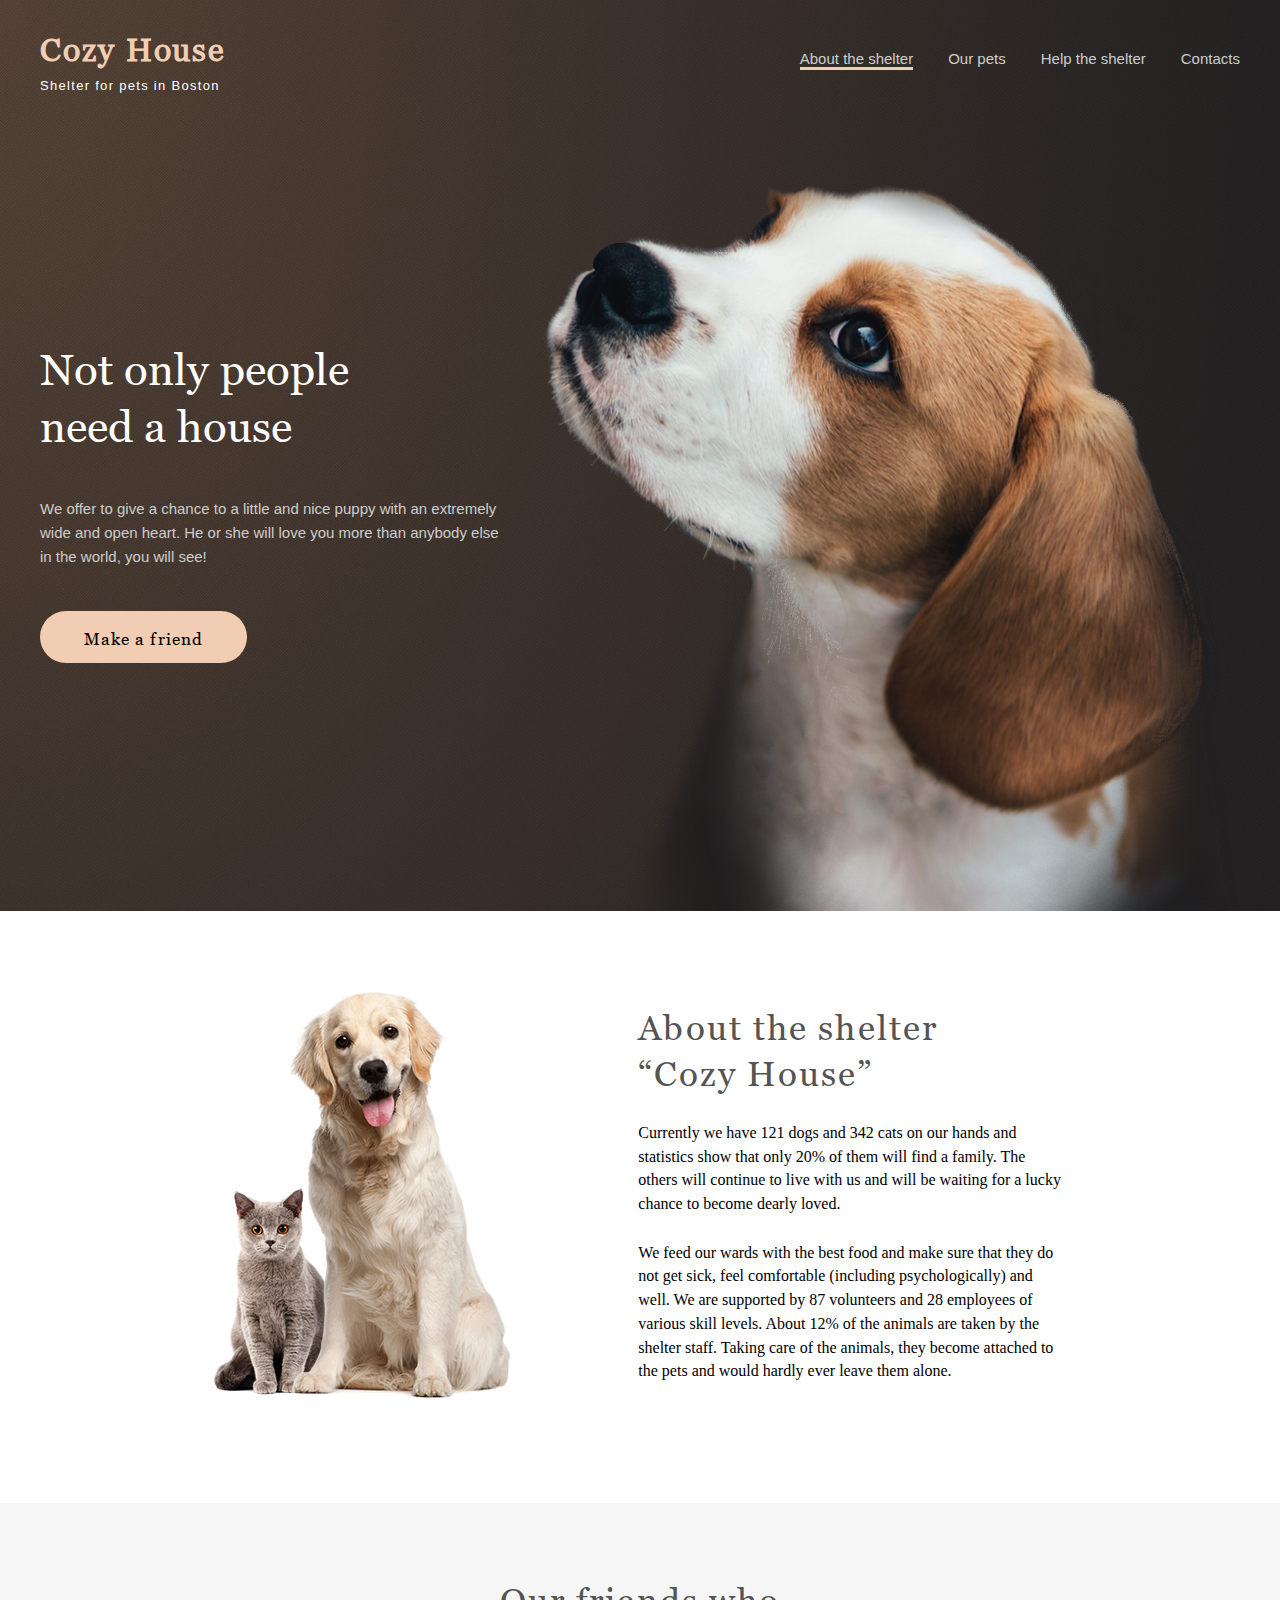
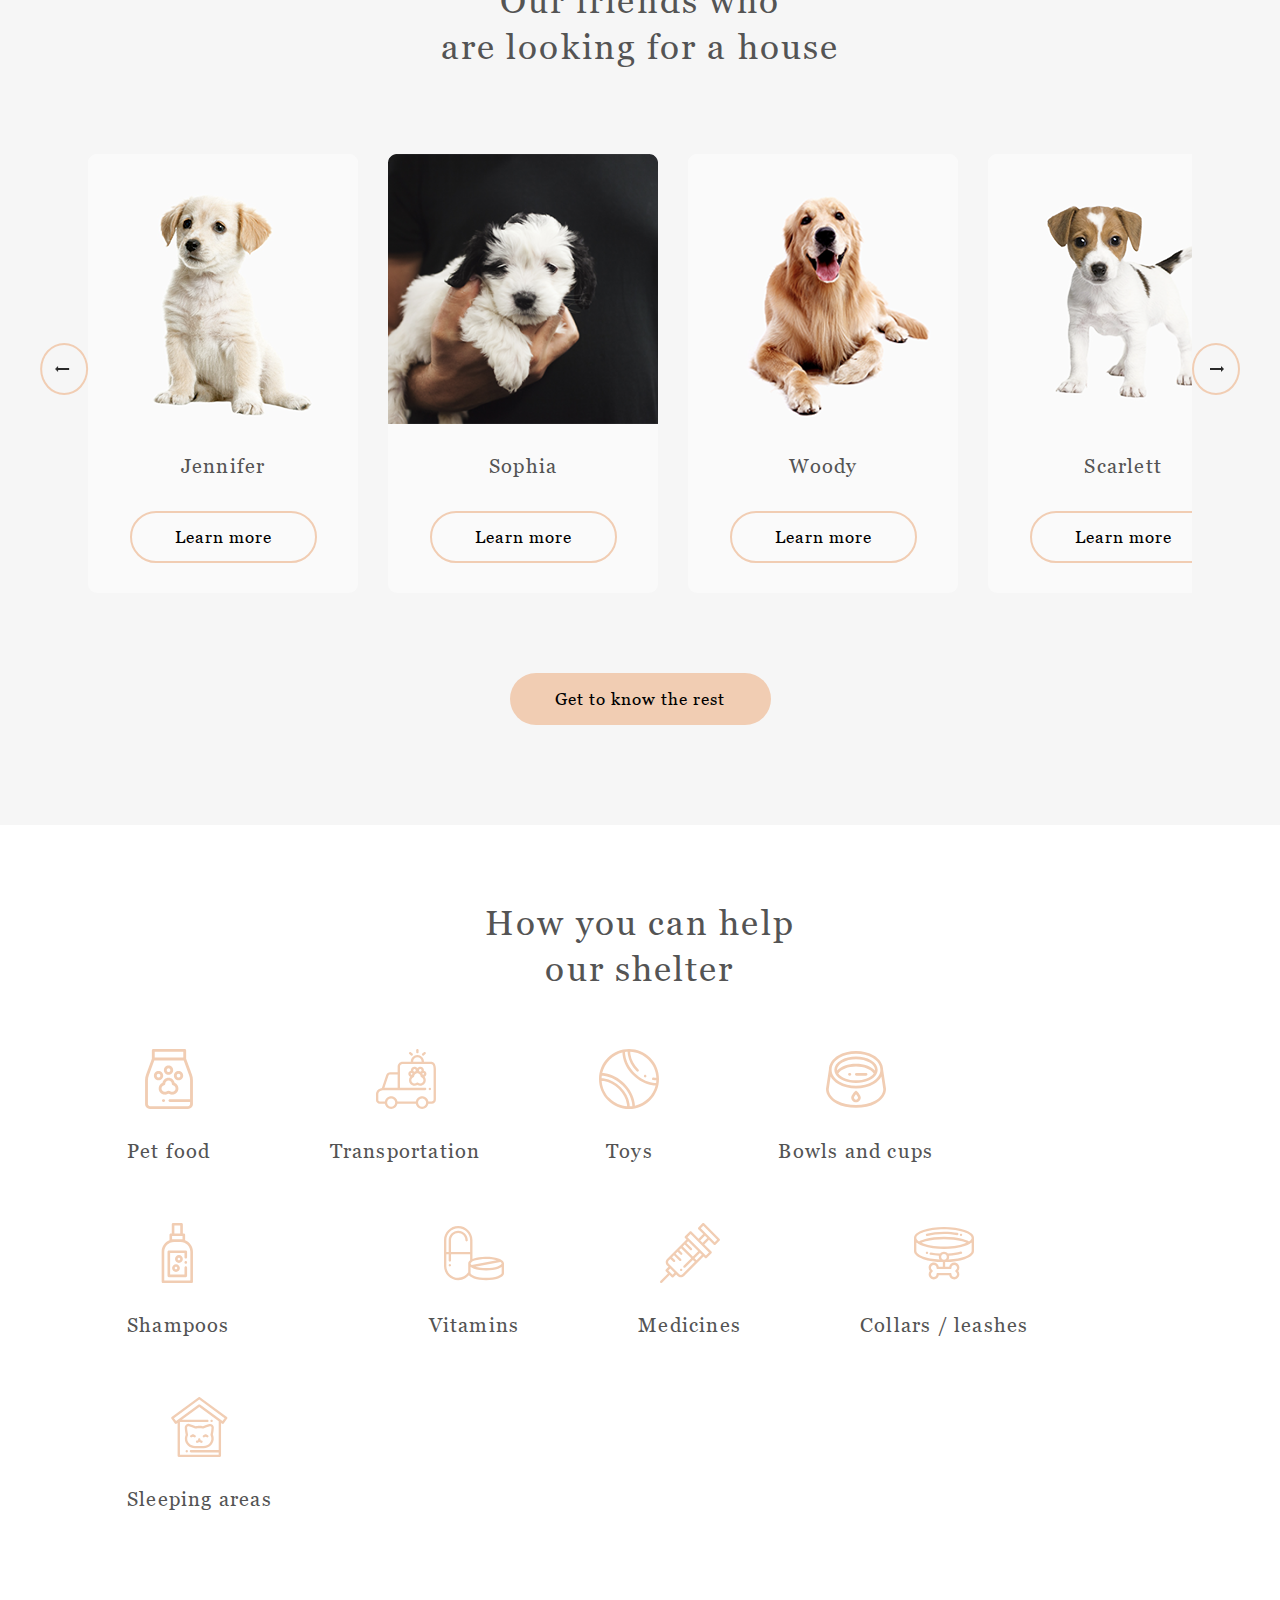
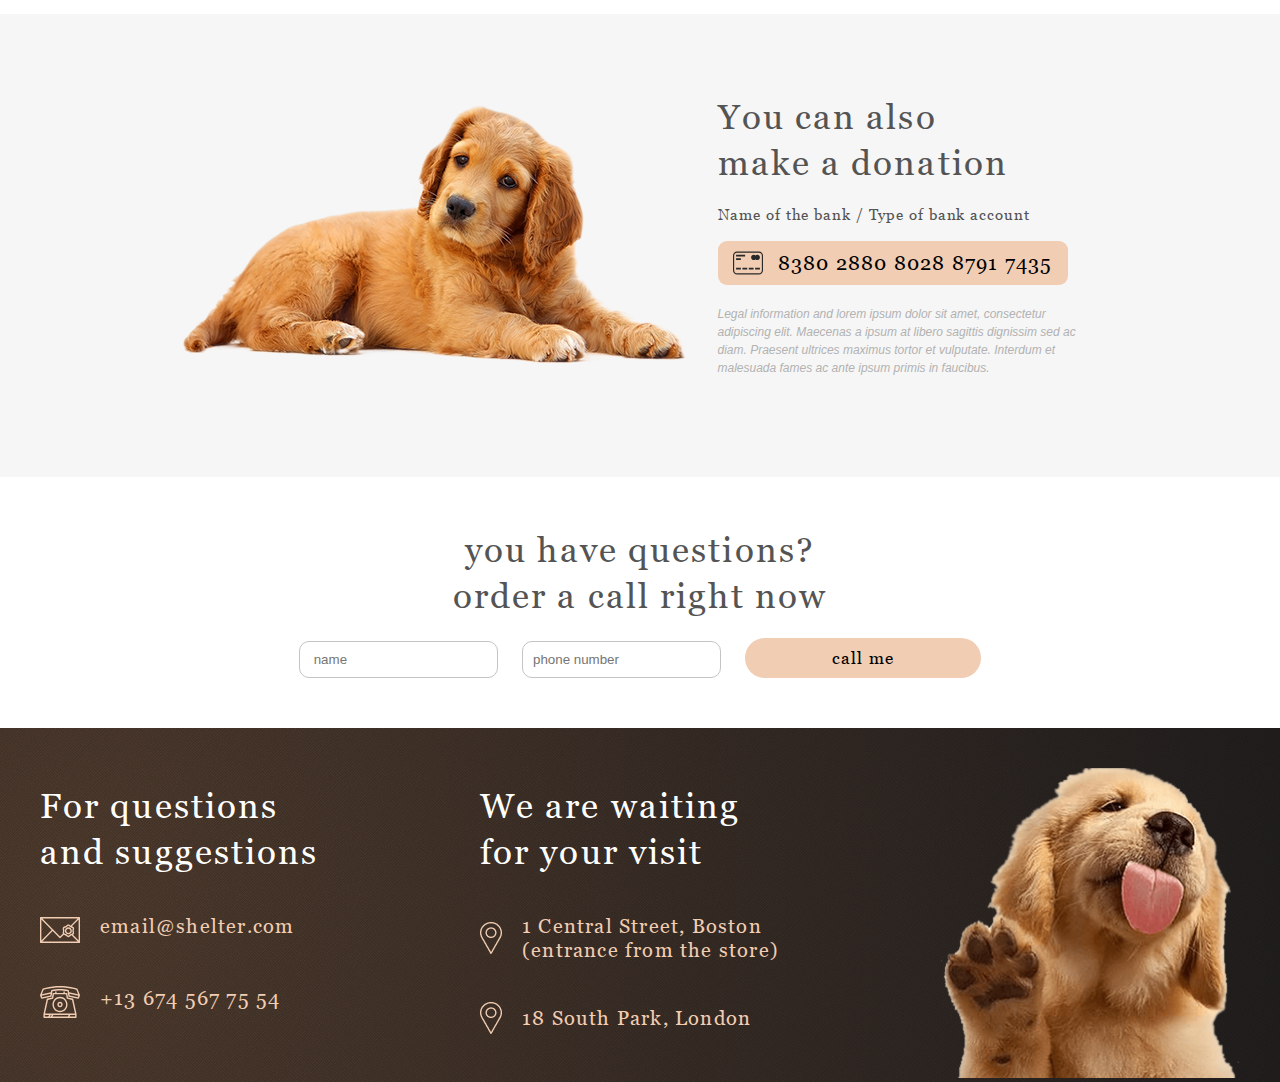
==== commit eb80c152: "add form call" ====
--- a/index.html
+++ b/index.html
@@ -153,6 +153,20 @@
                 </div>
             </div>
         </section>
+        <section class="call">
+            <div class="container">
+                <div class="call_wrapper">
+                    <h3>you have questions?</h3>
+                    <h3>order a call right now</h3>
+                    <form action="#" class="order_form">
+                    <input placeholder=" name" name="name" type="text" class="order_input">
+                    <input placeholder="phone number" name="phone" type="phone" class="order_input">
+                    <button class="btn_call">call me</button>
+                </form>
+                </div>
+                
+            </div>
+        </section>
     </main>
     <footer id="contacts" class="footer">
         <div class="container">
@@ -190,11 +204,12 @@
         </div>
     </footer>
     <div hidden class="shadow"></div>
+    <script src="./components/menu_burger.js" type="module"></script>
+    <script src="./components/form.js" type="module"></script>
+    <script src="./components/card_pets.js" type="module"></script>
+    <script src="./components/modal.js" type="module"></script>
     <script src="./components/slider.js" type="module"></script>
     <script src="./components/pagination.js" type="module"></script>
-    <script src="./components/menu_burger.js" type="module"></script>
-    <script src="./components/card_pets.js" type="module"></script>
-    <script src="./components/modal.js" type="module"></script>
     <script src="./script.js" type="module"></script>
 </body>
 </html>--- a/css/style.css
+++ b/css/style.css
@@ -286,6 +286,10 @@
     margin-bottom: 20px;
 }
 
+.pets_slider_item img {
+    pointer-events: none;
+}
+
 .pets_slider_item:hover {
     box-shadow: 1px -1px 10px 1px rgba(34, 60, 80, 0.2);
     transition: 0.5s;
@@ -307,6 +311,7 @@
     margin-top: 33px;
     margin-bottom: 30px;
     background: #FAFAFA;
+    pointer-events: none;
 }
 
 .pets_slider_btn {
@@ -333,7 +338,7 @@
     border-radius: 15px;
 }
 
-.pets_modal_item__hidden {
+[hidden] {
     display: none;
 }
 
@@ -512,6 +517,34 @@
     letter-spacing: 0.0em;
 }
 
+.call {
+    padding: 50px;
+}
+
+.call .btn_call {
+    width: 20%;
+    height: 40px;
+    padding: 5px 20px;
+    background: #F1CDB3;
+    border: none;
+}
+
+.call_wrapper h3 {
+    text-align: center;
+}
+
+.call_wrapper form {
+    margin-top: 20px;
+    text-align: center;
+}
+
+form input {
+    margin-right: 20px;
+    padding: 10px;
+    border-radius: 10px;
+    border: 1px solid #c5c4c4;
+}
+
 .footer {
     background: url(../img/main_img/noise_transparent.png), radial-gradient(110.67% 538.64% at 5.73% 50%, #513D2F 0%, #1A1A1C 100%), #211F20;
     padding-bottom: 0;
--- a/css/media.css
+++ b/css/media.css
@@ -139,6 +139,23 @@
         display: block;
         margin: 0 auto;
         margin-top: 60px;
+    }
+
+    .order_form {
+        display: flex;
+        flex-direction: column;
+        justify-content: center;
+        align-items: center;
+    }
+    .order_form input {
+        width: 70%;
+        align-items: center;
+        margin-top: 10px;
+        margin-right: 0;
+    }
+    .call .btn_call {
+        width: 70%;
+        margin-top: 20px;
     }
     .footer_wrapper {
         display: flex;
